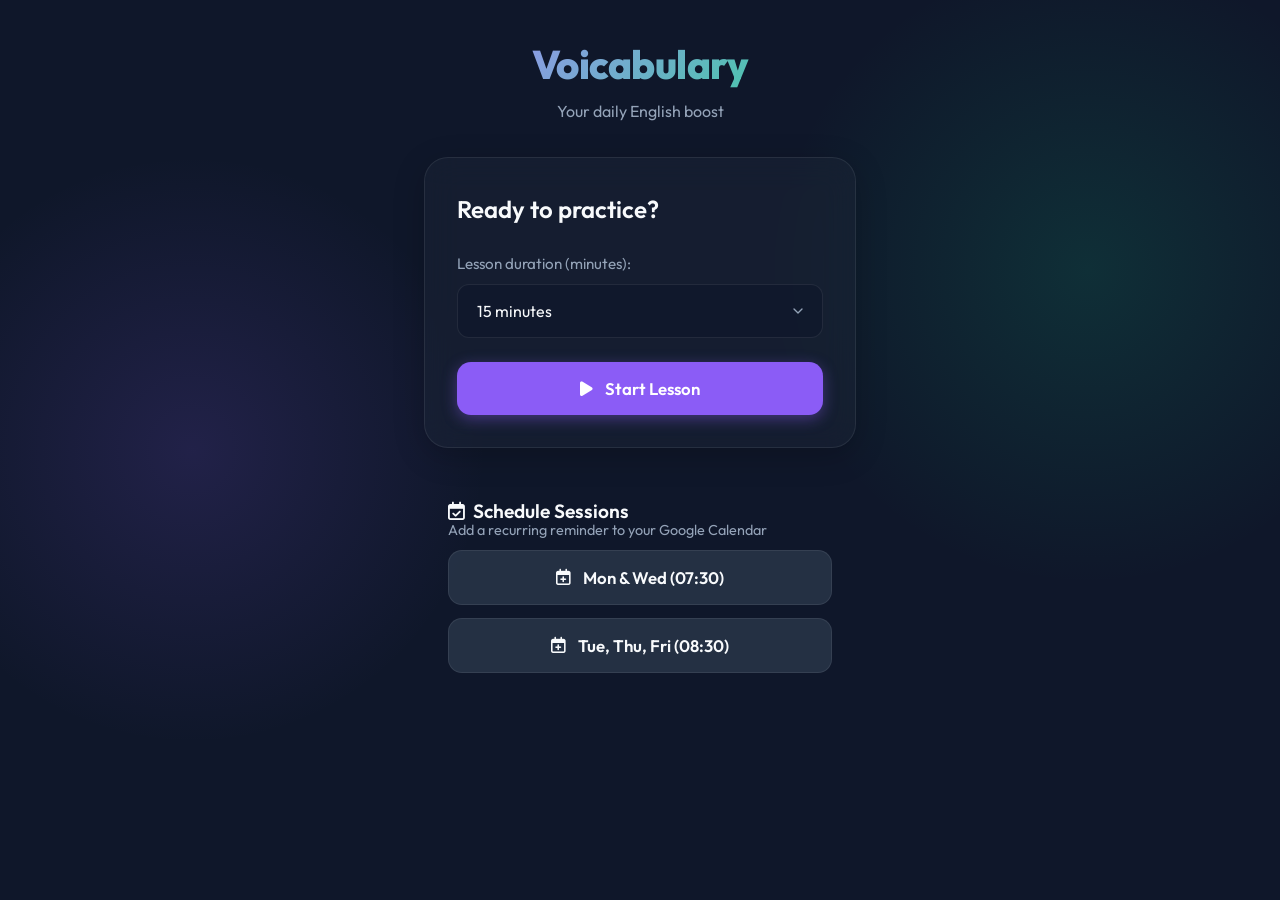
==== index.html @ ec3633b5 "Add files via upload" ====
<!DOCTYPE html>
<html lang="nl">
<head>
    <meta charset="UTF-8">
    <meta name="viewport" content="width=device-width, initial-scale=1.0, maximum-scale=1.0, user-scalable=no">
    <title>Voicabulary - Daily English</title>
    <link rel="stylesheet" href="styles.css">
    <link href="https://fonts.googleapis.com/css2?family=Outfit:wght@400;600;800&display=swap" rel="stylesheet">
    <link rel="stylesheet" href="https://cdnjs.cloudflare.com/ajax/libs/font-awesome/6.4.0/css/all.min.css">
</head>
<body>
    <div class="app-container">
        <!-- Header -->
        <header>
            <h1>Voicabulary</h1>
            <p>Your daily English boost</p>
        </header>

        <!-- Main Content Area -->
        <main>
            <!-- Setup Screen -->
            <section id="setup-screen" class="screen active">
                <div class="card glass-card">
                    <h2>Ready to practice?</h2>
                    <div class="duration-selector">
                        <label for="duration">Lesson duration (minutes):</label>
                        <select id="duration" class="custom-select">
                            <option value="1">1 minute (Test)</option>
                            <option value="15" selected>15 minutes</option>
                            <option value="20">20 minutes</option>
                            <option value="30">30 minutes</option>
                        </select>
                    </div>
                    <button id="start-btn" class="primary-btn pulse-btn">
                        <i class="fas fa-play"></i> Start Lesson
                    </button>
                </div>

                <div class="card integration-card">
                    <h3><i class="far fa-calendar-check"></i> Schedule Sessions</h3>
                    <p class="subtitle">Add a recurring reminder to your Google Calendar</p>
                    <div class="calendar-buttons">
                        <button id="cal-mon-wed" class="secondary-btn">
                            <i class="far fa-calendar-plus"></i> Mon & Wed (07:30)
                        </button>
                        <button id="cal-tue-thu-fri" class="secondary-btn">
                            <i class="far fa-calendar-plus"></i> Tue, Thu, Fri (08:30)
                        </button>
                    </div>
                </div>
            </section>

            <!-- Learning Screen -->
            <section id="learning-screen" class="screen">
                <div class="status-indicator">
                    <div class="timer" id="timer">15:00</div>
                    <div class="progress">
                        <div class="progress-bar" id="progress-bar" style="width: 0%"></div>
                    </div>
                </div>

                <div class="interaction-area glass-card">
                    <div id="ai-status" class="status-text">Getting ready...</div>
                    
                    <div class="voice-visualizer" id="visualizer">
                        <div class="bar"></div>
                        <div class="bar"></div>
                        <div class="bar"></div>
                        <div class="bar"></div>
                        <div class="bar"></div>
                    </div>
                    
                    <div class="current-word-display" id="word-display">
                        <h2 id="target-word">--</h2>
                        <p id="word-translation" class="hidden">--</p>
                        <p id="word-context" class="hidden context-text">--</p>
                    </div>

                    <div class="controls">
                        <button id="mic-btn" class="mic-btn disabled">
                            <i class="fas fa-microphone"></i>
                        </button>
                        <p class="mic-hint" id="mic-hint">App is speaking...</p>
                    </div>
                </div>
                
                <div class="bottom-controls">
                    <button id="skip-btn" class="text-btn"><i class="fas fa-forward"></i> Skip</button>
                    <button id="end-early-btn" class="text-btn danger"><i class="fas fa-stop"></i> End Early</button>
                </div>
            </section>

            <!-- Summary Screen -->
            <section id="summary-screen" class="screen">
                <div class="card success-card glass-card">
                    <div class="success-icon-wrap">
                        <i class="fas fa-check-circle"></i>
                    </div>
                    <h2>Lesson Complete!</h2>
                    <p>Great job! You practiced <span id="words-managed" class="highlight">0</span> words today.</p>
                    
                    <div class="word-list-preview styled-scrollbar" id="word-list-preview">
                        <!-- Words injected via JS -->
                    </div>

                    <button id="export-keep-btn" class="primary-btn">
                        <i class="fas fa-share-nodes"></i> Save to Google Keep
                    </button>
                    <button id="home-btn" class="text-btn return-btn">Back to Home</button>
                </div>
            </section>
        </main>
    </div>

    <script src="words.js"></script>
    <script src="integrations.js"></script>
    <script src="app.js"></script>
</body>
</html>
---- styles.css ----
:root {
    --bg-dark: #0f172a;
    --primary: #8b5cf6;
    --primary-hover: #7c3aed;
    --secondary: #334155;
    --accent: #10b981;
    --danger: #ef4444;
    --text-primary: #f8fafc;
    --text-secondary: #94a3b8;
    
    --glass-bg: rgba(30, 41, 59, 0.4);
    --glass-border: rgba(255, 255, 255, 0.08);
    --glow: 0 0 20px rgba(139, 92, 246, 0.3);
}

* {
    box-sizing: border-box;
    margin: 0;
    padding: 0;
    -webkit-tap-highlight-color: transparent;
}

body {
    font-family: 'Outfit', sans-serif;
    background-color: var(--bg-dark);
    color: var(--text-primary);
    line-height: 1.6;
    min-height: 100vh;
    display: flex;
    justify-content: center;
    background-image: 
        radial-gradient(circle at 15% 50%, rgba(139, 92, 246, 0.15), transparent 25%),
        radial-gradient(circle at 85% 30%, rgba(16, 185, 129, 0.15), transparent 25%);
    background-attachment: fixed;
}

.app-container {
    width: 100%;
    max-width: 480px;
    min-height: 100vh;
    display: flex;
    flex-direction: column;
    padding: 2rem 1.5rem;
}

header {
    text-align: center;
    margin-bottom: 2rem;
    animation: slideDown 0.6s ease-out;
}

header h1 {
    font-size: 2.5rem;
    font-weight: 800;
    background: linear-gradient(135deg, #a78bfa, #34d399);
    -webkit-background-clip: text;
    -webkit-text-fill-color: transparent;
    margin-bottom: 0.2rem;
    letter-spacing: -0.5px;
}

header p {
    color: var(--text-secondary);
    font-size: 1rem;
    font-weight: 400;
}

.screen {
    display: none;
    flex-direction: column;
    gap: 1.5rem;
    animation: fadeIn 0.4s ease-out forwards;
}

.screen.active {
    display: flex;
}

@keyframes fadeIn {
    from { opacity: 0; transform: translateY(15px); }
    to { opacity: 1; transform: translateY(0); }
}

@keyframes slideDown {
    from { opacity: 0; transform: translateY(-20px); }
    to { opacity: 1; transform: translateY(0); }
}

/* Glass Cards */
.glass-card {
    background: var(--glass-bg);
    backdrop-filter: blur(16px);
    -webkit-backdrop-filter: blur(16px);
    border: 1px solid var(--glass-border);
    border-radius: 24px;
    padding: 2rem;
    box-shadow: 0 8px 32px rgba(0, 0, 0, 0.2);
    display: flex;
    flex-direction: column;
    gap: 1.5rem;
}

h2 {
    font-size: 1.5rem;
    font-weight: 600;
    color: var(--text-primary);
}

h3 {
    font-size: 1.2rem;
    font-weight: 600;
    color: var(--text-primary);
    display: flex;
    align-items: center;
    gap: 0.5rem;
}

.subtitle {
    color: var(--text-secondary);
    font-size: 0.9rem;
    margin-top: -0.5rem;
}

/* Forms & Selects */
.duration-selector {
    display: flex;
    flex-direction: column;
    gap: 0.5rem;
}

.duration-selector label {
    color: var(--text-secondary);
    font-size: 0.95rem;
}

.custom-select {
    width: 100%;
    padding: 1rem 1.2rem;
    background-color: rgba(15, 23, 42, 0.6);
    border: 1px solid var(--glass-border);
    border-radius: 12px;
    color: var(--text-primary);
    font-size: 1rem;
    font-family: inherit;
    appearance: none;
    outline: none;
    cursor: pointer;
    transition: all 0.3s;
    background-image: url("data:image/svg+xml;charset=UTF-8,%3csvg xmlns='http://www.w3.org/2000/svg' viewBox='0 0 24 24' fill='none' stroke='%2394a3b8' stroke-width='2' stroke-linecap='round' stroke-linejoin='round'%3e%3cpolyline points='6 9 12 15 18 9'%3e%3c/polyline%3e%3c/svg%3e");
    background-repeat: no-repeat;
    background-position: right 1rem center;
    background-size: 1em;
}

.custom-select:focus {
    border-color: var(--primary);
    box-shadow: var(--glow);
}

/* Buttons */
button {
    font-family: inherit;
    border: none;
    border-radius: 14px;
    padding: 1rem 1.5rem;
    font-size: 1.05rem;
    font-weight: 600;
    cursor: pointer;
    transition: all 0.25s cubic-bezier(0.4, 0, 0.2, 1);
    display: flex;
    align-items: center;
    justify-content: center;
    gap: 0.75rem;
}

.primary-btn {
    background-color: var(--primary);
    color: white;
    width: 100%;
    box-shadow: 0 4px 15px rgba(139, 92, 246, 0.4);
}

.primary-btn:hover, .primary-btn:active {
    background-color: var(--primary-hover);
    transform: translateY(-2px);
    box-shadow: 0 6px 20px rgba(139, 92, 246, 0.6);
}

.secondary-btn {
    background-color: rgba(51, 65, 85, 0.6);
    color: var(--text-primary);
    border: 1px solid var(--glass-border);
    width: 100%;
}

.secondary-btn:hover {
    background-color: rgba(71, 85, 105, 0.8);
}

.text-btn {
    background: transparent;
    color: var(--text-secondary);
    padding: 0.75rem;
    font-size: 0.95rem;
}

.text-btn:hover {
    color: var(--text-primary);
}

.text-btn.danger {
    color: var(--danger);
    opacity: 0.8;
}

.text-btn.danger:hover {
    opacity: 1;
}

/* Calendar specifically */
.integration-card {
    padding: 1.5rem;
}

.calendar-buttons {
    display: flex;
    flex-direction: column;
    gap: 0.8rem;
    margin-top: 0.5rem;
}

/* Learning Screen */
.status-indicator {
    display: flex;
    flex-direction: column;
    gap: 0.5rem;
    margin-bottom: 0.5rem;
}

.timer {
    font-size: 1.5rem;
    font-weight: 800;
    text-align: center;
    color: var(--text-primary);
    letter-spacing: 1px;
}

.progress {
    height: 8px;
    background-color: rgba(0,0,0,0.2);
    border-radius: 10px;
    overflow: hidden;
    position: relative;
    border: 1px solid var(--glass-border);
}

.progress-bar {
    height: 100%;
    background: linear-gradient(90deg, var(--primary), var(--accent));
    transition: width 1s linear;
}

.interaction-area {
    flex: 1;
    min-height: 420px;
    position: relative;
    overflow: hidden;
    display: flex;
    flex-direction: column;
    align-items: center;
    justify-content: space-between;
    padding: 2.5rem 1.5rem;
}

.status-text {
    color: var(--text-secondary);
    font-size: 1.1rem;
    font-weight: 600;
    text-align: center;
    height: 24px;
}

/* Visualizer */
.voice-visualizer {
    display: flex;
    gap: 8px;
    align-items: center;
    height: 60px;
    margin: 1.5rem 0;
}

.voice-visualizer .bar {
    width: 6px;
    background: var(--text-secondary);
    border-radius: 6px;
    height: 12px;
    transition: all 0.2s ease;
}

/* App speaking animation */
.voice-visualizer.speaking .bar {
    background: var(--primary);
    animation: bounce 1s ease-in-out infinite;
}

.voice-visualizer.speaking .bar:nth-child(2) { animation-delay: 0.1s; }
.voice-visualizer.speaking .bar:nth-child(3) { animation-delay: 0.2s; }
.voice-visualizer.speaking .bar:nth-child(4) { animation-delay: 0.3s; }
.voice-visualizer.speaking .bar:nth-child(5) { animation-delay: 0.4s; }

/* User listening animation */
.voice-visualizer.listening .bar {
    background: var(--accent);
    animation: listenPulse 1.2s ease-in-out infinite alternate;
}

.voice-visualizer.listening .bar:nth-child(even) { animation-delay: 0.3s; }

@keyframes bounce {
    0%, 100% { height: 12px; }
    50% { height: 45px; }
}

@keyframes listenPulse {
    0% { height: 15px; opacity: 0.6; }
    100% { height: 35px; opacity: 1; }
}

/* Word Display */
.current-word-display {
    text-align: center;
    width: 100%;
    display: flex;
    flex-direction: column;
    gap: 0.5rem;
    flex-grow: 1;
    justify-content: center;
}

.current-word-display h2 {
    font-size: 2.5rem;
    line-height: 1.2;
    background: linear-gradient(to right, #fff, #cbd5e1);
    -webkit-background-clip: text;
    -webkit-text-fill-color: transparent;
    transition: all 0.3s;
}

.current-word-display p.hidden {
    opacity: 0;
    transform: translateY(10px);
    pointer-events: none;
    position: absolute;
}

.current-word-display p {
    color: var(--primary);
    font-size: 1.2rem;
    transition: all 0.4s cubic-bezier(0.175, 0.885, 0.32, 1.275);
    opacity: 1;
    transform: translateY(0);
    position: relative;
}

.context-text {
    font-size: 1rem !important;
    color: var(--text-secondary) !important;
    font-style: italic;
    margin-top: 0.5rem;
    padding: 0 1rem;
}

/* Mic Control */
.controls {
    display: flex;
    flex-direction: column;
    align-items: center;
    gap: 1rem;
}

.mic-btn {
    width: 72px;
    height: 72px;
    border-radius: 50%;
    background-color: var(--secondary);
    color: white;
    font-size: 1.8rem;
    padding: 0;
    box-shadow: 0 8px 24px rgba(0,0,0,0.3);
    position: relative;
}

.mic-btn::before {
    content: '';
    position: absolute;
    top: -4px; left: -4px; right: -4px; bottom: -4px;
    border-radius: 50%;
    background: linear-gradient(135deg, var(--primary), var(--accent));
    z-index: -1;
    opacity: 0;
    transition: opacity 0.3s;
}

.mic-btn.active {
    background-color: var(--bg-dark);
    color: var(--accent);
    transform: scale(1.1);
}

.mic-btn.active::before {
    opacity: 1;
    animation: spin 3s linear infinite;
}

.mic-btn.disabled {
    opacity: 0.5;
    cursor: not-allowed;
    transform: scale(0.95);
}

@keyframes spin {
    100% { transform: rotate(360deg); }
}

.mic-hint {
    font-size: 0.9rem;
    color: var(--text-secondary);
}

.bottom-controls {
    display: flex;
    justify-content: space-between;
    margin-top: 0.5rem;
}

/* Summary Screen */
.success-card {
    align-items: center;
    text-align: center;
}

.success-icon-wrap {
    width: 80px;
    height: 80px;
    border-radius: 50%;
    background: rgba(16, 185, 129, 0.1);
    display: flex;
    align-items: center;
    justify-content: center;
    margin: 0 auto;
}

.success-icon-wrap i {
    font-size: 3rem;
    color: var(--accent);
}

.highlight {
    color: var(--accent);
    font-weight: 800;
    font-size: 1.2rem;
}

.word-list-preview {
    width: 100%;
    max-height: 250px;
    overflow-y: auto;
    background: rgba(15, 23, 42, 0.6);
    border-radius: 16px;
    padding: 0.5rem 1rem;
    text-align: left;
    margin: 1rem 0;
    border: 1px solid var(--glass-border);
}

.word-item {
    display: flex;
    justify-content: space-between;
    padding: 0.8rem 0;
    border-bottom: 1px solid var(--glass-border);
    font-size: 0.95rem;
}

.word-item:last-child {
    border-bottom: none;
}

.word-item span:first-child {
    font-weight: 600;
    color: var(--text-primary);
}

.word-item span:last-child {
    color: var(--text-secondary);
}

/* Custom Scrollbar */
.styled-scrollbar::-webkit-scrollbar {
    width: 6px;
}
.styled-scrollbar::-webkit-scrollbar-track {
    background: transparent;
}
.styled-scrollbar::-webkit-scrollbar-thumb {
    background: var(--secondary);
    border-radius: 10px;
}
.styled-scrollbar::-webkit-scrollbar-thumb:hover {
    background: var(--text-secondary);
}

.return-btn {
    margin-top: 0.5rem;
}
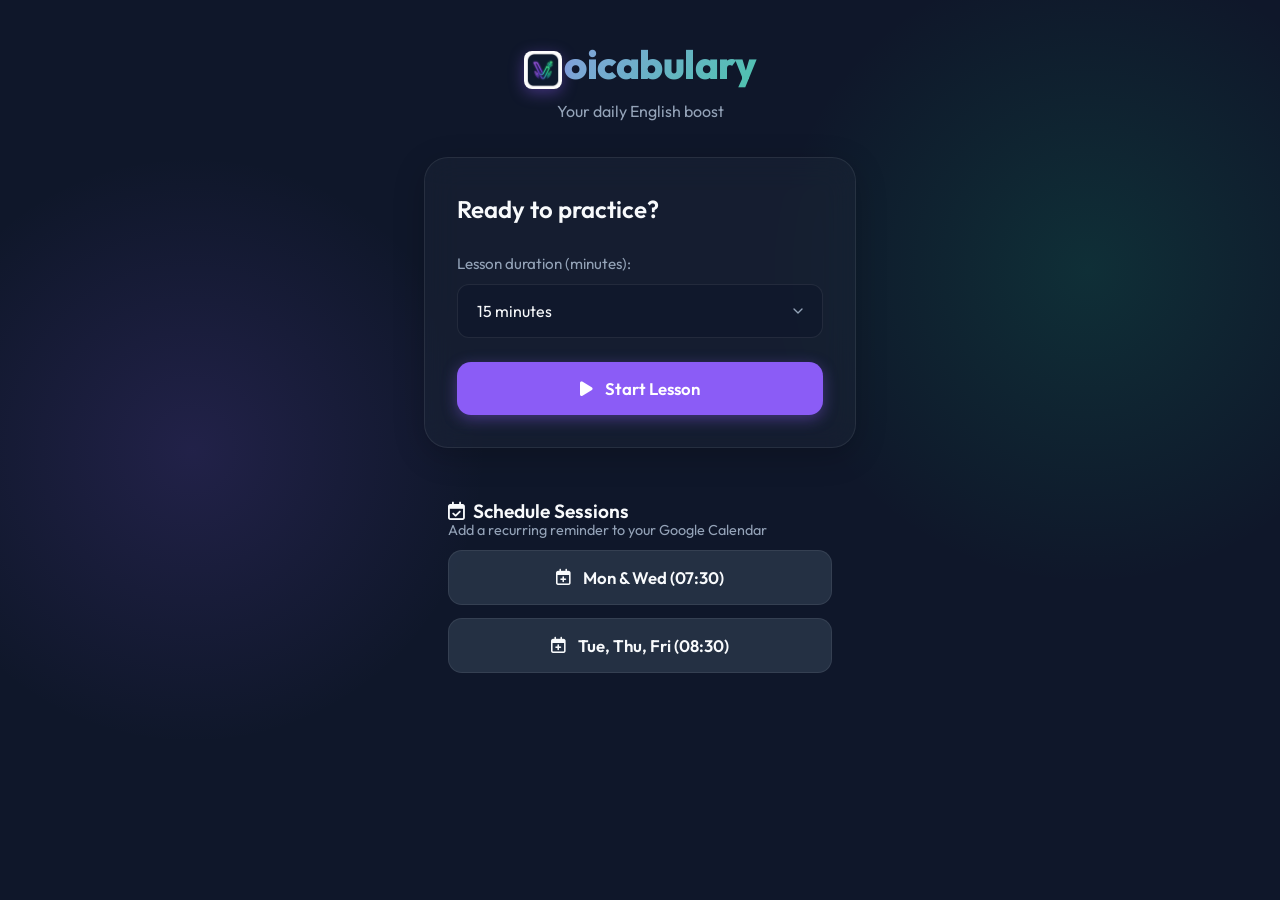
==== commit c2384170: "Add files via upload" ====
--- a/index.html
+++ b/index.html
@@ -4,6 +4,10 @@
     <meta charset="UTF-8">
     <meta name="viewport" content="width=device-width, initial-scale=1.0, maximum-scale=1.0, user-scalable=no">
     <title>Voicabulary - Daily English</title>
+    <meta name="theme-color" content="#8b5cf6">
+    <link rel="manifest" href="manifest.json">
+    <link rel="icon" href="icon.png" type="image/png">
+    <link rel="apple-touch-icon" href="icon.png">
     <link rel="stylesheet" href="styles.css">
     <link href="https://fonts.googleapis.com/css2?family=Outfit:wght@400;600;800&display=swap" rel="stylesheet">
     <link rel="stylesheet" href="https://cdnjs.cloudflare.com/ajax/libs/font-awesome/6.4.0/css/all.min.css">
@@ -12,7 +16,7 @@
     <div class="app-container">
         <!-- Header -->
         <header>
-            <h1>Voicabulary</h1>
+            <h1><img src="icon.png" alt="V" class="inline-logo">oicabulary</h1>
             <p>Your daily English boost</p>
         </header>
 
--- a/styles.css
+++ b/styles.css
@@ -49,6 +49,15 @@
     animation: slideDown 0.6s ease-out;
 }
 
+.inline-logo {
+    height: 2.4rem;
+    width: 2.4rem;
+    border-radius: 0.5rem;
+    vertical-align: text-bottom;
+    margin-right: 0.15rem;
+    box-shadow: 0 4px 15px rgba(139, 92, 246, 0.4);
+}
+
 header h1 {
     font-size: 2.5rem;
     font-weight: 800;
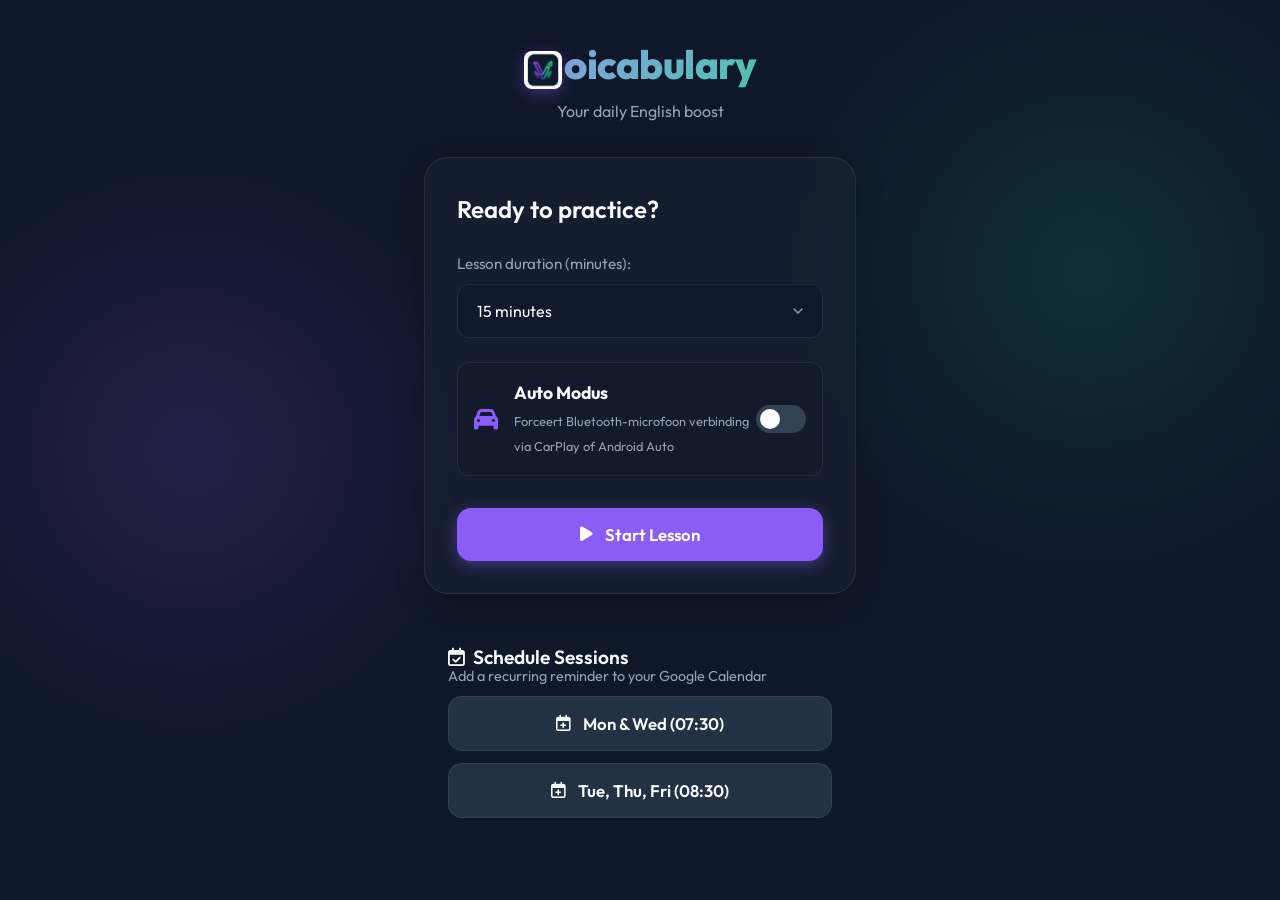
==== commit 57ffaa5d: "Add files via upload" ====
--- a/index.html
+++ b/index.html
@@ -35,6 +35,21 @@
                             <option value="30">30 minutes</option>
                         </select>
                     </div>
+
+                    <div class="car-mode-toggle">
+                        <label for="car-mode-switch" class="switch-label">
+                            <i class="fas fa-car side-icon"></i> 
+                            <div>
+                                <strong>Auto Modus</strong>
+                                <span class="help-text">Forceert Bluetooth-microfoon verbinding via CarPlay of Android Auto</span>
+                            </div>
+                        </label>
+                        <label class="switch">
+                            <input type="checkbox" id="car-mode-switch">
+                            <span class="slider round"></span>
+                        </label>
+                    </div>
+
                     <button id="start-btn" class="primary-btn pulse-btn">
                         <i class="fas fa-play"></i> Start Lesson
                     </button>
--- a/styles.css
+++ b/styles.css
@@ -521,3 +521,110 @@
 .return-btn {
     margin-top: 0.5rem;
 }
+
+/* Car Mode Toggle */
+.car-mode-toggle {
+    display: flex;
+    justify-content: space-between;
+    align-items: center;
+    background: rgba(15, 23, 42, 0.4);
+    padding: 1rem;
+    border-radius: 12px;
+    border: 1px solid var(--glass-border);
+    margin-bottom: 0.5rem;
+}
+
+.switch-label {
+    display: flex;
+    gap: 1rem;
+    align-items: center;
+    cursor: pointer;
+}
+
+.switch-label .side-icon {
+    font-size: 1.5rem;
+    color: var(--primary);
+}
+
+.switch-label strong {
+    display: block;
+    color: var(--text-primary);
+    font-size: 1.1rem;
+}
+
+.switch-label .help-text {
+    font-size: 0.8rem;
+    color: var(--text-secondary);
+}
+
+/* Toggle Switch */
+.switch {
+  position: relative;
+  display: inline-block;
+  width: 50px;
+  height: 28px;
+  flex-shrink: 0;
+}
+
+.switch input { 
+  opacity: 0;
+  width: 0;
+  height: 0;
+}
+
+.slider {
+  position: absolute;
+  cursor: pointer;
+  top: 0; left: 0; right: 0; bottom: 0;
+  background-color: var(--secondary);
+  transition: .4s;
+}
+
+.slider:before {
+  position: absolute;
+  content: "";
+  height: 20px;
+  width: 20px;
+  left: 4px;
+  bottom: 4px;
+  background-color: white;
+  transition: .4s;
+}
+
+input:checked + .slider {
+  background-color: var(--accent);
+}
+
+input:checked + .slider:before {
+  transform: translateX(22px);
+}
+
+.slider.round {
+  border-radius: 34px;
+}
+
+.slider.round:before {
+  border-radius: 50%;
+}
+
+/* Car Mode Active Overrides */
+body.car-mode-active .mic-btn {
+    width: 120px;
+    height: 120px;
+    font-size: 3rem;
+    margin: 2rem 0;
+}
+
+body.car-mode-active .bottom-controls button {
+    font-size: 1.2rem;
+    padding: 1.5rem;
+}
+
+body.car-mode-active .current-word-display h2 {
+    font-size: 3.5rem;
+}
+
+body.car-mode-active .current-word-display p, 
+body.car-mode-active .context-text {
+    font-size: 1.5rem !important;
+}
